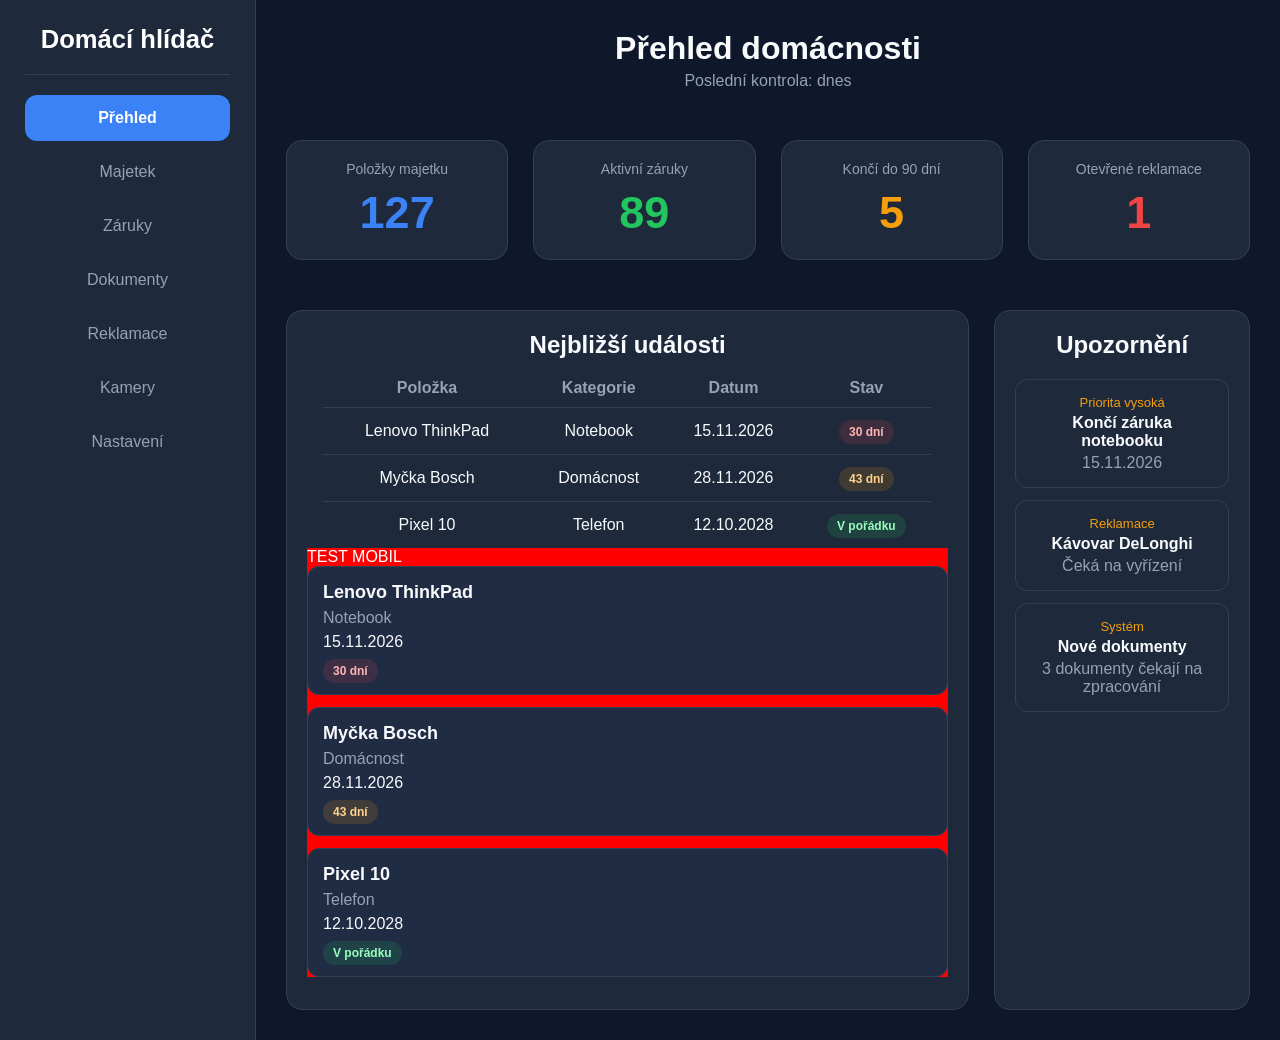
==== Dashboard.html @ d533e8e3 "Add files via upload" ====
<!DOCTYPE html>
<html lang="cs">
<head>
<meta charset="UTF-8">
<meta name="viewport" content="width=device-width, initial-scale=1.0">


<title>Domácí hlídač</title>
<link rel="icon" href="obrazky/Pes.png">
<link rel="stylesheet" href="style.css">


</head>
<body>

<div class="app">

<!-- ===== SIDEBAR ===== -->
    <aside class="sidebar">

        <div class="logo">
            Domácí hlídač
        </div>

        <nav class="menu">

<a href="#" class="active"> Přehled </a>
<a href="Majetek.html">Majetek</a>
<a href="#"> Záruky </a>
<a href="#"> Dokumenty </a>
<a href="#"> Reklamace </a>
<a href="#"> Kamery </a>
<a href="#"> Nastavení </a>


</nav>
</aside>

    <main class="content">

        <div class="header">
            <h1>Přehled domácnosti</h1>
            <div class="subtitle">
                Poslední kontrola: dnes
            </div>
        </div>

        <div class="cards">

            <div class="card">
                <div class="card-title">Položky majetku</div>
                <div class="card-value blue">127</div>
            </div>

            <div class="card">
                <div class="card-title">Aktivní záruky</div>
                <div class="card-value green">89</div>
            </div>

            <div class="card">
                <div class="card-title">Končí do 90 dní</div>
                <div class="card-value orange">5</div>
            </div>

            <div class="card">
                <div class="card-title">Otevřené reklamace</div>
                <div class="card-value red">1</div>
            </div>

        </div>

        <div class="grid">

            <section class="panel">

                <h2>Nejbližší události</h2>

                <table>

                    <thead>

                        <tr>
                            <th>Položka</th>
                            <th>Kategorie</th>
                            <th>Datum</th>
                            <th>Stav</th>
                        </tr>

                    </thead>

                    <tbody>

                        <tr>
                            <td>Lenovo ThinkPad</td>
                            <td>Notebook</td>
                            <td>15.11.2026</td>
                            <td>
                                <span class="badge badge-red">
                                    30 dní
                                </span>
                            </td>
                        </tr>

                        <tr>
                            <td>Myčka Bosch</td>
                            <td>Domácnost</td>
                            <td>28.11.2026</td>
                            <td>
                                <span class="badge badge-orange">
                                    43 dní
                                </span>
                            </td>
                        </tr>

                        <tr>
                            <td>Pixel 10</td>
                            <td>Telefon</td>
                            <td>12.10.2028</td>
                            <td>
                                <span class="badge badge-green">
                                    V pořádku
                                </span>
                            </td>
                        </tr>

                    </tbody>

                </table>
                
                <div style="background:red;color:white;">
    TEST MOBIL
</div>


<div class="mobile-events">

    <div class="mobile-event">

        <div class="mobile-event-title">
            Lenovo ThinkPad
        </div>

        <div class="mobile-event-category">
            Notebook
        </div>

        <div class="mobile-event-date">
            15.11.2026
        </div>

        <span class="badge badge-red">
            30 dní
        </span>

    </div>

    <div class="mobile-event">

        <div class="mobile-event-title">
            Myčka Bosch
        </div>

        <div class="mobile-event-category">
            Domácnost
        </div>

        <div class="mobile-event-date">
            28.11.2026
        </div>

        <span class="badge badge-orange">
            43 dní
        </span>

    </div>

    <div class="mobile-event">

        <div class="mobile-event-title">
            Pixel 10
        </div>

        <div class="mobile-event-category">
            Telefon
        </div>

        <div class="mobile-event-date">
            12.10.2028
        </div>

        <span class="badge badge-green">
            V pořádku
        </span>

    </div>

</div>

            </section>                       

            <section class="panel">

                <h2>Upozornění</h2>

                <div class="events">

                    <div class="event">
                        <div class="event-date">
                            Priorita vysoká
                        </div>

                        <div class="event-title">
                            Končí záruka notebooku
                        </div>

                        <div class="event-desc">
                            15.11.2026
                        </div>
                    </div>

                    <div class="event">
                        <div class="event-date">
                            Reklamace
                        </div>

                        <div class="event-title">
                            Kávovar DeLonghi
                        </div>

                        <div class="event-desc">
                            Čeká na vyřízení
                        </div>
                    </div>

                    <div class="event">
                        <div class="event-date">
                            Systém
                        </div>

                        <div class="event-title">
                            Nové dokumenty
                        </div>

                        <div class="event-desc">
                            3 dokumenty čekají na zpracování
                        </div>
                    </div>

                </div>

            </section>

        </div>

    </main>

</div>

<script src="app.js"></script>

</body>
</html>
---- style.css ----
:root{
    --bg:#0f172a;
    --sidebar:#1e293b;
    --card:#1e293b;
    --border:#334155;

    --text:#f8fafc;
    --muted:#94a3b8;

    --primary:#3b82f6;
    --success:#22c55e;
    --warning:#f59e0b;
    --danger:#ef4444;
}

*{
    margin:0;
    padding:0;
    box-sizing:border-box;
}

body{
    font-family:Segoe UI, Arial, sans-serif;
    background:var(--bg);
    color:var(--text);
}

.app{
    display:flex;
    min-height:100vh;
}

.sidebar{
    width:20%;
    background:var(--sidebar);
    border-right:1px solid var(--border);
    padding:25px;
}

.logo{
    font-size:clamp(22px, 2vw, 40px);
    font-weight:700;
    color:white;
    
    text-align:center;

    padding-bottom:20px;
    margin-bottom:20px;

    border-bottom:1px solid var(--border);
}
.menu{
    display:flex;
    flex-direction:column;
    gap:8px;
    align-items:center;
}

.menu a{
    display:block;
    color:var(--muted);
    text-decoration:none;
    padding:14px 16px;
    border-radius:12px;
    transition:.2s;
    width:100%;
    text-align:center;
}

.menu a:hover,
.menu a.active{
    background:var(--primary);
    color:white;
}

.content{
    width:80%;

    display:flex;
    flex-direction:column;

    padding:30px;
    gap:25px;
}

.header{
    text-align:center;
    margin-bottom:25px;
}

.header h1{
    margin-bottom:5px;
}

@media(max-width:768px){

    .content{
        width:100%;
        padding:20px;
        align-items:center;
    }
    table{
        display:none;
    }

    .mobile-events{
     display:block;
    }    
}

.subtitle{
    color:var(--muted);
}

/* Karty */

.cards{
    display:grid;
    grid-template-columns:repeat(4,1fr);
    gap:25px;
    margin-bottom:25px;
}

@media(max-width:1200px){

    .cards{
        flex-wrap:wrap;
    }

    .card{
        flex:1 1 calc(50% - 15px);
    }
}

@media(max-width:768px){

    .cards{
        grid-template-columns:repeat(2,1fr);
        max-width:600px;
        margin:0 auto;
    }
}

.card{
    background:var(--card);
    border:1px solid var(--border);
    border-radius:16px;
    padding:20px;

    display:flex;
    flex-direction:column;
    align-items:center;
    justify-content:center;
}

.card-title{
    color:var(--muted);
    font-size:14px;
    text-align:center;
}

.card-value{
    margin-top:10px;
    font-size:45px;
    font-weight:bold;
    text-align:center;
}

.blue{color:var(--primary);}
.green{color:var(--success);}
.orange{color:var(--warning);}
.red{color:var(--danger);}
.unknown{
    color:#cbd5e1;
    font-weight:600;
}

/* Rozd�lovn�k mezi hodnotami a z�rukou */
.asset-divider{

    height:1px;

    background:var(--border);

    margin:18px 0;

}

/*Barevn� rozli�en� z�ruky v sekci Majetek */
.active{
    color:var(--success);
    font-weight:600;
}

.warning{
    color:var(--warning);
    font-weight:600;
}

.expired{
    color:var(--danger);
    font-weight:600;
}


/* Rozlo�en� */

.grid{
    display:flex;
    gap:25px;
}

.grid > :first-child{
    flex:3;
}

.grid > :last-child{
    flex:1;
}

@media(max-width:768px){

    .grid{
        flex-direction:column;
    }

}

.panel{
    background:var(--card);
    border:1px solid var(--border);
    border-radius:16px;
    padding:20px;
    position:relative;
}

.panel h2{
    margin-bottom:20px;
    text-align:center;
}

/* Tabulka */

table{
    width:95%;
    border-collapse:collapse;
    margin:auto;
}

th{
    text-align:center;
    color:var(--muted);
    padding-bottom:10px;
}

td{
    text-align:center;
    padding:14px 0;
    border-top:1px solid var(--border);
}

tr:hover{
    background:rgba(255,255,255,0.02);
}

/* Badge */

.badge{
    padding:5px 10px;
    border-radius:999px;
    font-size:12px;
    font-weight:bold;
}

.badge-red{
    background:rgba(239,68,68,.15);
    color:#ffb5b5;
}

.badge-orange{
    background:rgba(245,158,11,.15);
    color:#ffd18b;
}

.badge-green{
    background:rgba(34,197,94,.15);
    color:#98ffbc;
}

/* Upozorn�n� */

.events{
    display:flex;
    flex-direction:column;
    gap:12px;
}

.event{
    border:1px solid var(--border);
    border-radius:12px;
    padding:15px;
    text-align:center;
}

.event-date{
    font-size:13px;
    color:var(--warning);
}

.event-title{
    font-weight:bold;
    margin-top:4px;
}

.event-desc{
    color:var(--muted);
    margin-top:4px;
}

/* Mobil */

@media(max-width:900px){

    .sidebar{
        display:none;
    }

    .grid{
        grid-template-columns:1fr;
    }
}

.mobile-events{
    display:block;
    background:red;
}

.mobile-event{
    background:#202b44;
    border:1px solid var(--border);
    border-radius:12px;
    padding:15px;
    margin-bottom:12px;
}

.mobile-event-title{
    font-size:18px;
    font-weight:700;
    margin-bottom:6px;
}

.mobile-event-category{
    color:var(--muted);
    margin-bottom:6px;
}

.mobile-event-date{
    margin-bottom:10px;
}

/* Podkategorie (Majetek atd.) */

.assets-header{
    display:flex;
    justify-content:flex-end;
    margin-bottom:25px;
}

.add-button{
    background:var(--primary);
    color:white;
    border:none;
    border-radius:12px;
    padding:12px 20px;
    cursor:pointer;
    font-size:14px;
}

.assets-grid{
    display:grid;
    grid-template-columns:repeat(auto-fit,minmax(300px,1fr));
    gap:25px;
}

.asset-card{
    background:var(--card);
    border:1px solid var(--border);
    border-radius:16px;
    padding:25px;
    
    display:flex;
    flex-direction:column;
    justify-content:center;

    text-align:center;

    cursor:pointer;
    transition:all .2s ease;
}
  
.asset-card:hover{
    transform:translateY(-4px);
    border-color:var(--primary);

    box-shadow:
        0 10px 25px rgba(0,0,0,.3);
}

.asset-name{
    font-size:22px;
    font-weight:700;
    margin-bottom:10px;
}

.asset-category{
    color:var(--muted);
    margin-bottom:20px;
}

.asset-price{
    font-size:30px;
    font-weight:700;
    color:var(--primary);

    margin-bottom:15px;
}

.asset-warranty{
    color:var(--muted);
    font-size:14px;
}

.asset-link{
    text-decoration:none;
    color:inherit;
}

/* Barevn� �t�tek pro jednotliv� karty */
.asset-category{
    display:inline-block;

    background:rgba(59,130,246,.15);
    color:var(--primary);

    padding:5px 12px;
    border-radius:999px;

    margin-bottom:20px;
}

/* Barevn� �t�tek pro z�ruky - v z�ruce */

.asset-status{
    margin-top:15px;

    padding:6px 12px;

    border-radius:999px;

    display:inline-block;

    font-size:13px;
    font-weight:600;
}

.asset-status.good{
    background:rgba(34,197,94,.15);
    color:#22c55e;
}


.modal{

    position:fixed;

    inset:0;

    display:flex;

    justify-content:center;
    align-items:center;

    background:rgba(0,0,0,.75);

    z-index:9999;
}
.modal-content{

    width:500px;
    max-width:90vw;

    background:var(--card);

    border:1px solid var(--border);

    border-radius:20px;

    padding:25px;

    display:flex;
    flex-direction:column;

    gap:15px;
}

.modal-content h2{

    text-align:center;

    margin-bottom:10px;
}

.modal-content input{

    padding:12px;

    border-radius:10px;

    border:1px solid var(--border);

    background:#202b44;

    color:white;
}

.modal-buttons{

    display:flex;

    justify-content:center;

    gap:12px;

    margin-top:10px;
}

.modal-buttons button{

    padding:12px 20px;

    border:none;

    border-radius:10px;

    cursor:pointer;
}

#save-asset{
    background:var(--primary);

    color:white;
}

#close-modal{

    background:#374151;

    color:white;
}

.hidden{
    display:none !important;
}

.required-info{
    text-align:center;
    color:var(--muted);
    font-size:12px;
}
.modal-content select{

    padding:12px;

    border-radius:10px;

    border:1px solid var(--border);

    background:#202b44;

    color:white;

    font-size:14px;

}

.icon-button{

    position:absolute;

    top:25px;

    right:25px;

    background:none;

    border:none;

    color:var(--primary);

    cursor:pointer;

    display:flex;

    align-items:center;

    justify-content:center;

    padding:0;

    line-height:1;

    transition:.2s;

}

.icon-button:hover{

    color:white;

    transform:scale(1.1);

}

.detail-header{

    display:flex;

    justify-content:space-between;

    align-items:center;

    margin-bottom:30px;

}

#edit-form input,
#edit-form textarea{

    width:100%;

    padding:12px;

    border-radius:10px;

    border:1px solid var(--border);

    background:#202b44;

    color:white;

}

#edit-form textarea{

    min-height:120px;

    resize:vertical;

}


#edit-view input,
#edit-view select,
#edit-view textarea{

    width:100%;

    padding:12px;

    border:1px solid var(--border);

    border-radius:10px;

    background:#202b44;

    color:var(--text);

    font-size:15px;

}

#edit-view input:focus,
#edit-view select:focus,
#edit-view textarea:focus{

    outline:none;

    border-color:var(--primary);

    box-shadow:
        0 0 0 3px rgba(59,130,246,.25);

}

#edit-view textarea{

    min-height:120px;

    resize:vertical;

}


.edit-row{

    display:flex;

    align-items:center;

    gap:15px;

    margin-bottom:12px;

}

.edit-row label{

    width:140px;

    color:var(--muted);

    font-weight:600;

    flex-shrink:0;

}

.edit-row input,
.edit-row select{

    flex:1;

    padding:8px 12px;

    border:1px solid var(--border);

    border-radius:8px;

    background:#202b44;

    color:white;

}

.edit-row-note{

    align-items:flex-start;

}

.edit-row textarea{

    flex:1;

    min-height:110px;

    padding:12px;

    border:1px solid var(--border);

    border-radius:8px;

    background:#202b44;

    color:white;

}


.save-message{

    margin-top:20px;

    padding:12px;

    border-radius:10px;

    background:rgba(34,197,94,.15);

    color:var(--success);

    font-weight:600;

}

.edit-actions{

    display:flex;

    justify-content:center;

    gap:16px;

    margin-top:25px;

    padding-top:20px;

    border-top:1px solid var(--border);

}

#save-edit,
#delete-asset{

    min-width:220px;

    padding:14px 24px;

    border:none;

    border-radius:12px;

    cursor:pointer;

    font-size:16px;

    font-weight:600;

    transition:.2s;
}

#save-edit{

    background:var(--primary);

    color:white;

}

#save-edit:hover{

    transform:translateY(-2px);

    background:#2563eb;

}

#delete-asset{

    background:var(--danger);

    color:white;

}
#delete-asset:hover{

    transform:translateY(-2px);

    background:#dc2626;

}

.save-toast{
    position:fixed;
    top:20px;
    right:20px;
    background:#22c55e;
    color:white;
    padding:12px 18px;
    border-radius:12px;
    box-shadow:0 6px 18px rgba(0,0,0,.2);
    font-weight:600;
    z-index:1000;
    animation:slideIn .25s ease;
}

@keyframes slideIn{
    from{
        opacity:0;
        transform:translateY(-10px);
    }
    to{
        opacity:1;
        transform:translateY(0);
    }
}
.input-row{
    display:flex;
    gap:10px;
}

/* Cena */
#asset-price{
    flex:1;
}

/* M�na */
#asset-currency{
    width:140px;
    flex:0 0 140px;
}

/* Datum */
#asset-date{
    flex:1;
}

/* Z�ruka */
#asset-warranty{
    width:140px;
    flex:0 0 140px;
}

/* Datum n�kupu nezn�m */
.checkbox-row{
    display:flex;
    align-items:center;
    gap:10px;
    color:var(--muted);
    font-size:14px;
}

.checkbox-row input{
    width:auto;
}

.currency-select{
    position:relative;
    width:140px;
}

#currency-button{
    width:100%;
    height:100%;

    display:flex;
    justify-content:center;
    align-items:center;

    border:1px solid var(--border);
    border-radius:12px;

    background:#202b44;
    color:white;

    font-size:15px;
    font-weight:600;

    cursor:pointer;

    position:relative;
}

#currency-button:hover{
    border-color:var(--primary);
}

.currency-menu{
    position:absolute;

    top:55px;
    left:0;

    width:100%;

    background:#202b44;

    border:1px solid var(--border);
    border-radius:12px;

    overflow:hidden;

    z-index:10000;
}

.currency-menu div{
    padding:12px;
    text-align:center;

    cursor:pointer;

    transition:.2s;
}

.currency-menu div:hover{
    background:var(--primary);
}

#currency-button::after{
    content:"";

    position:absolute;

    right:16px;
    top:50%;

    width:8px;
    height:8px;

    border-right:2px solid white;
    border-bottom:2px solid white;

    transform:
        translateY(-70%)
        rotate(45deg);
}

.delete-message{
    text-align:center;
    color:var(--muted);
}

.delete-item-name{
    text-align:center;
    font-size:24px;
    font-weight:700;
    color:white;
}

.delete-warning{
    text-align:center;
    color:var(--danger);
    font-size:14px;
}

#confirm-delete{
    background:var(--danger);
    color:white;
}

#confirm-delete:hover{
    background:#dc2626;
}

#cancel-delete{
    background:#374151;
    color:white;
}
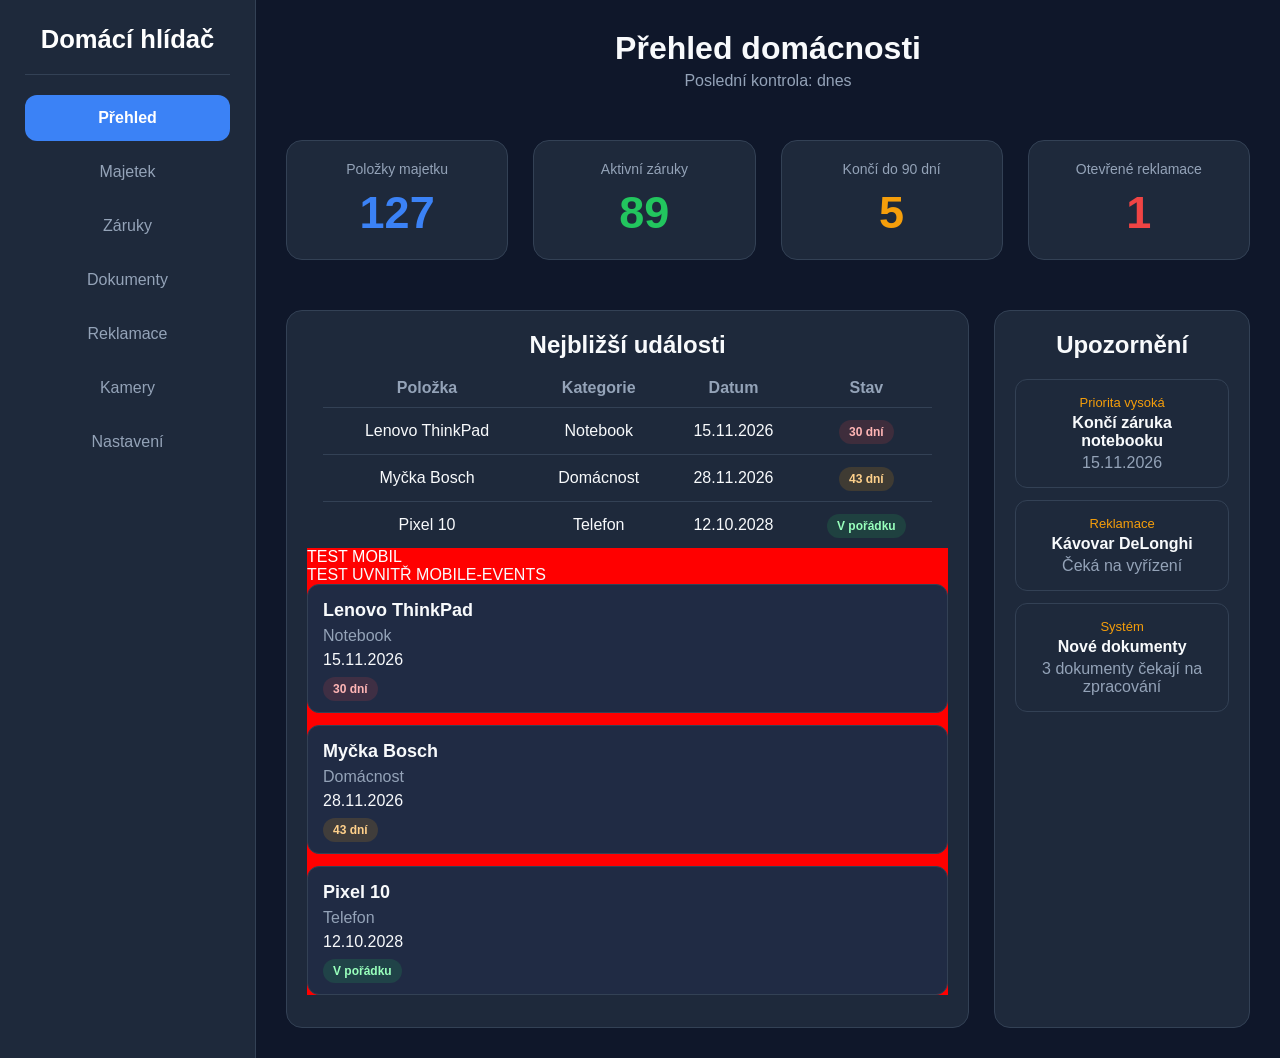
==== commit 347a7b65: "Add files via upload" ====
--- a/Dashboard.html
+++ b/Dashboard.html
@@ -133,7 +133,7 @@
 
 
 <div class="mobile-events">
-
+TEST UVNITŘ MOBILE-EVENTS
     <div class="mobile-event">
 
         <div class="mobile-event-title">
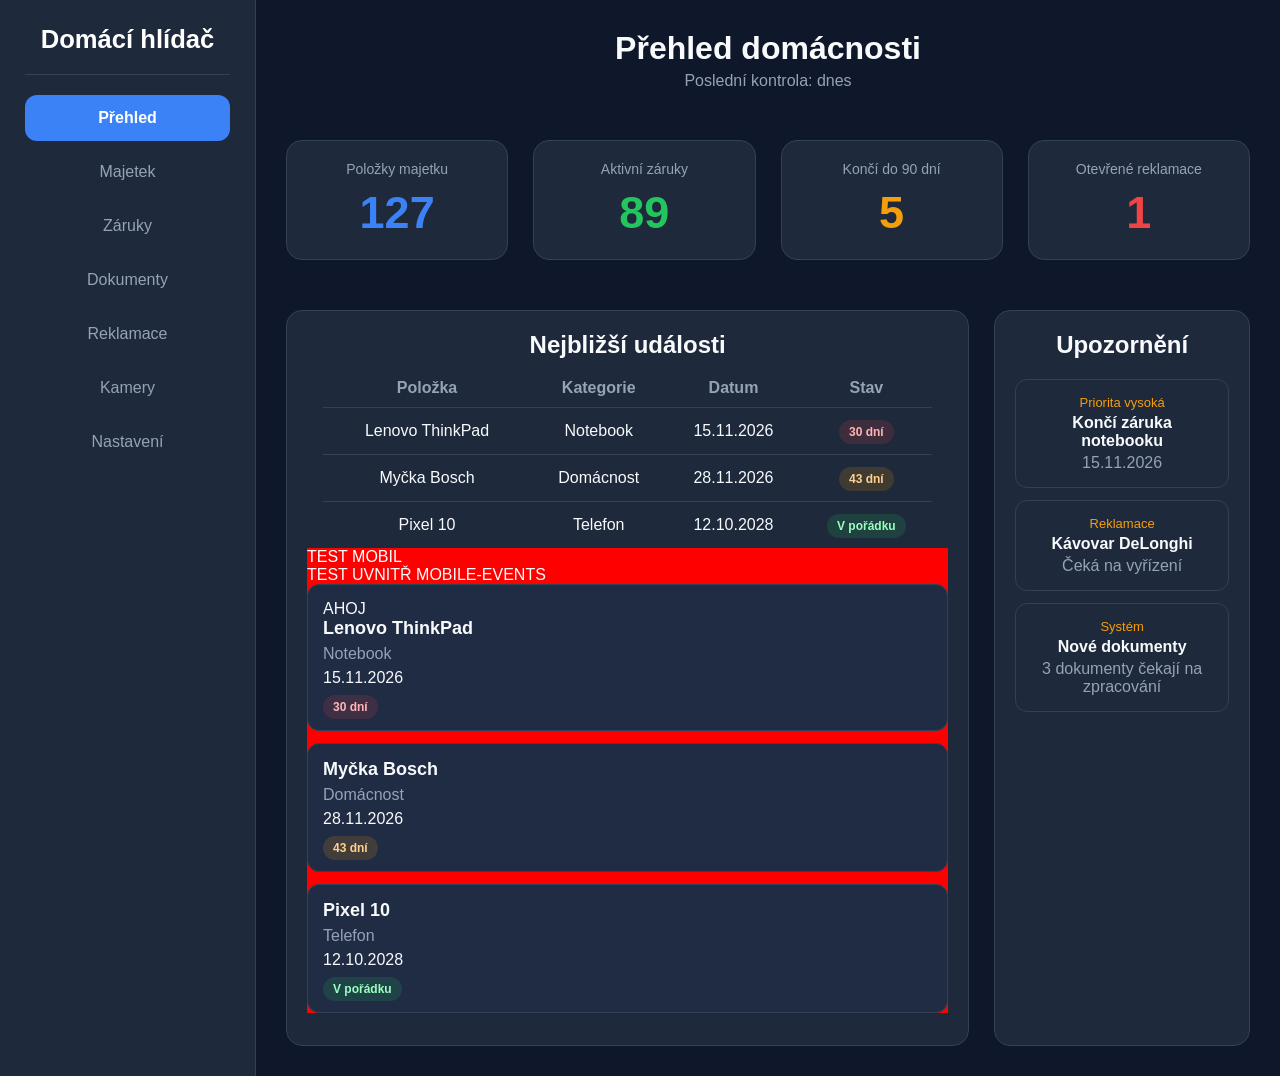
==== commit 69605062: "Add files via upload" ====
--- a/Dashboard.html
+++ b/Dashboard.html
@@ -135,7 +135,7 @@
 <div class="mobile-events">
 TEST UVNITŘ MOBILE-EVENTS
     <div class="mobile-event">
-
+AHOJ
         <div class="mobile-event-title">
             Lenovo ThinkPad
         </div>
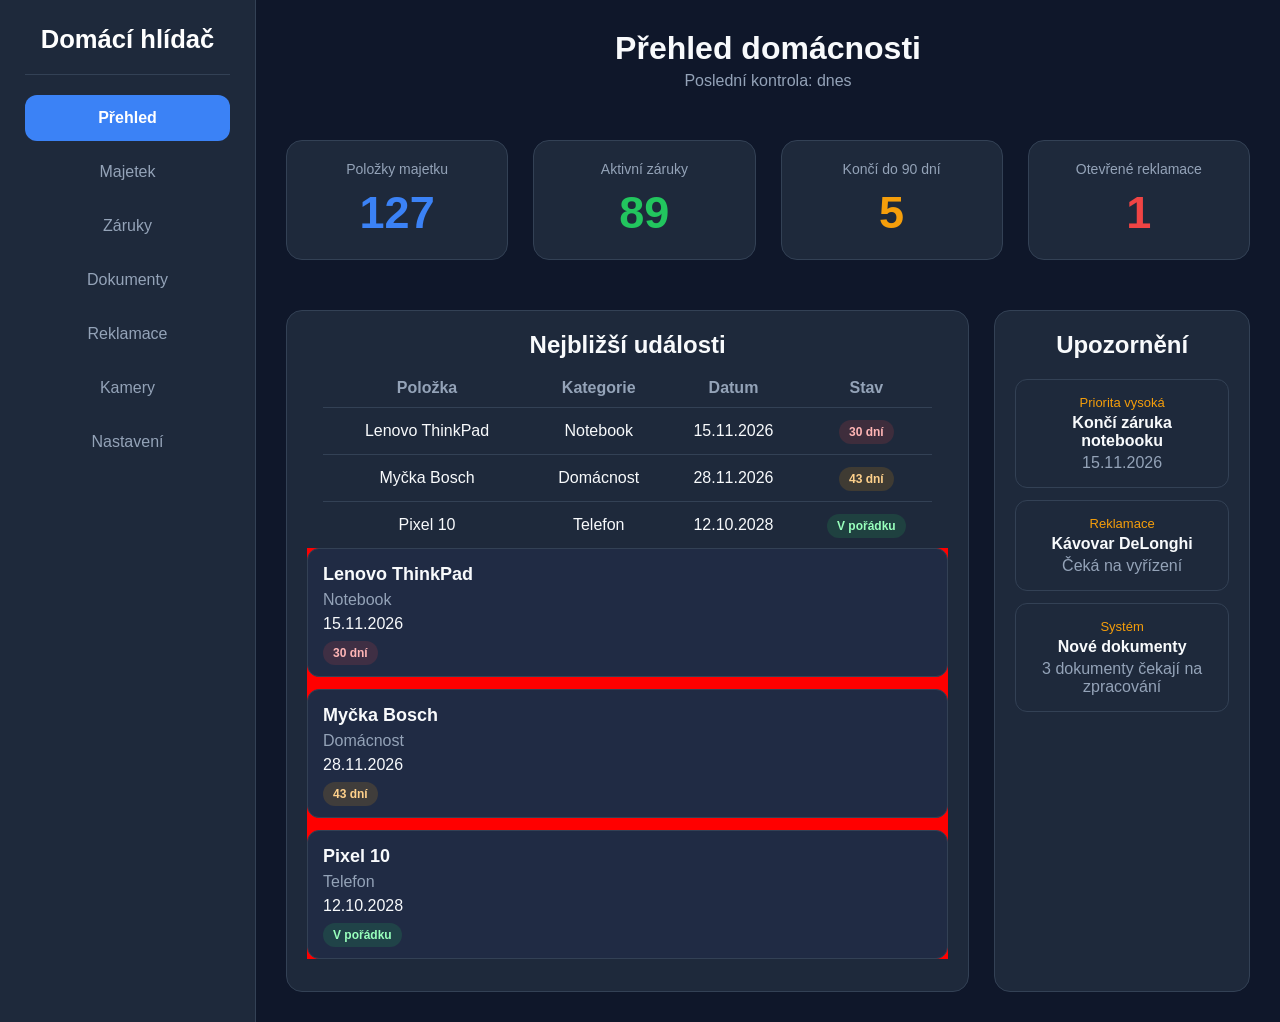
==== commit bf561d87: "Add files via upload" ====
--- a/Dashboard.html
+++ b/Dashboard.html
@@ -128,14 +128,12 @@
                 </table>
                 
                 <div style="background:red;color:white;">
-    TEST MOBIL
 </div>
 
 
 <div class="mobile-events">
-TEST UVNITŘ MOBILE-EVENTS
     <div class="mobile-event">
-AHOJ
+
         <div class="mobile-event-title">
             Lenovo ThinkPad
         </div>
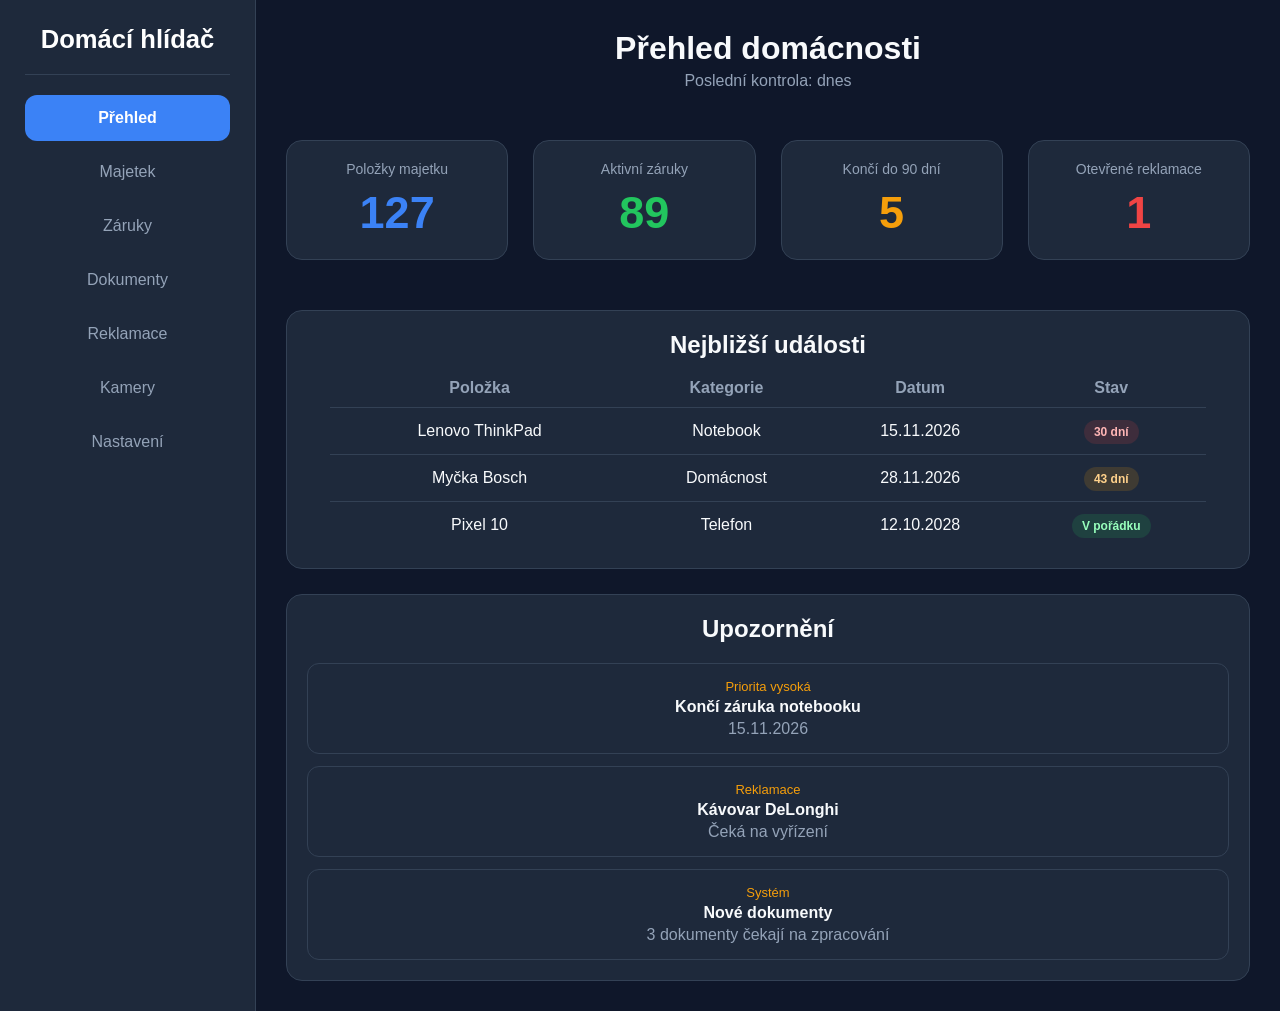
==== commit bedd7a8f: "Add files via upload" ====
--- a/Dashboard.html
+++ b/Dashboard.html
@@ -127,7 +127,6 @@
 
                 </table>
                 
-                <div style="background:red;color:white;">
 </div>
 
 
--- a/style.css
+++ b/style.css
@@ -218,6 +218,10 @@
     flex:1;
 }
 
+.mobile-events{
+    display:none;
+}
+
 @media(max-width:768px){
 
     .grid{
@@ -330,21 +334,17 @@
     }
 }
 
-.mobile-events{
-    display:block;
-    background:red;
-}
-
 .mobile-event{
     background:#202b44;
     border:1px solid var(--border);
     border-radius:12px;
     padding:15px;
-    margin-bottom:12px;
+    margin-bottom:12px;    
+    text-align:center;
 }
 
 .mobile-event-title{
-    font-size:18px;
+    font-size:20px;
     font-weight:700;
     margin-bottom:6px;
 }
@@ -356,6 +356,11 @@
 
 .mobile-event-date{
     margin-bottom:10px;
+}
+
+.mobile-event .badge{
+    display:inline-block;
+    margin-top:8px;
 }
 
 /* Podkategorie (Majetek atd.) */
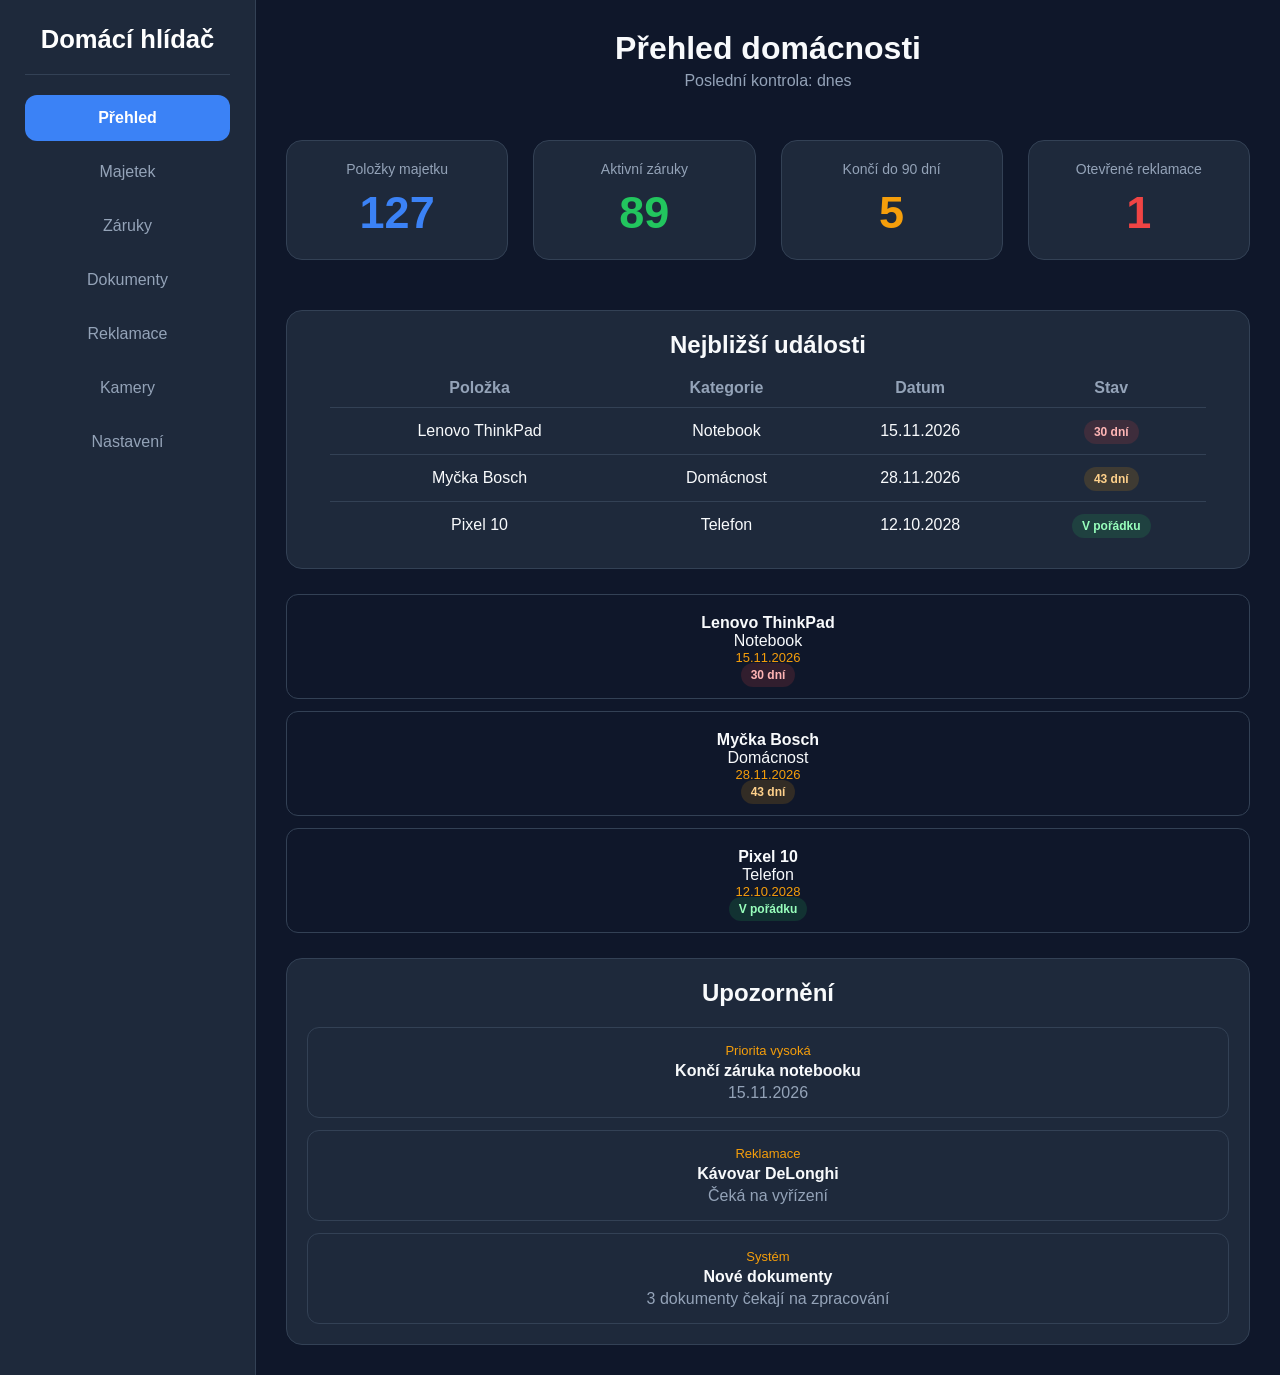
==== commit 9e1ef72a: "Add files via upload" ====
--- a/Dashboard.html
+++ b/Dashboard.html
@@ -129,19 +129,19 @@
                 
 </div>
 
-
-<div class="mobile-events">
-    <div class="mobile-event">
-
-        <div class="mobile-event-title">
+<div class="events">
+
+    <div class="event">
+
+        <div class="event-title">
             Lenovo ThinkPad
         </div>
 
-        <div class="mobile-event-category">
+        <div class="event-category">
             Notebook
         </div>
 
-        <div class="mobile-event-date">
+        <div class="event-date">
             15.11.2026
         </div>
 
@@ -151,17 +151,17 @@
 
     </div>
 
-    <div class="mobile-event">
-
-        <div class="mobile-event-title">
+    <div class="event">
+
+        <div class="event-title">
             Myčka Bosch
         </div>
 
-        <div class="mobile-event-category">
+        <div class="event-category">
             Domácnost
         </div>
 
-        <div class="mobile-event-date">
+        <div class="event-date">
             28.11.2026
         </div>
 
@@ -171,17 +171,17 @@
 
     </div>
 
-    <div class="mobile-event">
-
-        <div class="mobile-event-title">
+    <div class="event">
+
+        <div class="event-title">
             Pixel 10
         </div>
 
-        <div class="mobile-event-category">
+        <div class="event-category">
             Telefon
         </div>
 
-        <div class="mobile-event-date">
+        <div class="event-date">
             12.10.2028
         </div>
 
--- a/style.css
+++ b/style.css
@@ -92,22 +92,6 @@
     margin-bottom:5px;
 }
 
-@media(max-width:768px){
-
-    .content{
-        width:100%;
-        padding:20px;
-        align-items:center;
-    }
-    table{
-        display:none;
-    }
-
-    .mobile-events{
-     display:block;
-    }    
-}
-
 .subtitle{
     color:var(--muted);
 }
@@ -129,15 +113,6 @@
 
     .card{
         flex:1 1 calc(50% - 15px);
-    }
-}
-
-@media(max-width:768px){
-
-    .cards{
-        grid-template-columns:repeat(2,1fr);
-        max-width:600px;
-        margin:0 auto;
     }
 }
 
@@ -218,18 +193,6 @@
     flex:1;
 }
 
-.mobile-events{
-    display:none;
-}
-
-@media(max-width:768px){
-
-    .grid{
-        flex-direction:column;
-    }
-
-}
-
 .panel{
     background:var(--card);
     border:1px solid var(--border);
@@ -319,48 +282,6 @@
 .event-desc{
     color:var(--muted);
     margin-top:4px;
-}
-
-/* Mobil */
-
-@media(max-width:900px){
-
-    .sidebar{
-        display:none;
-    }
-
-    .grid{
-        grid-template-columns:1fr;
-    }
-}
-
-.mobile-event{
-    background:#202b44;
-    border:1px solid var(--border);
-    border-radius:12px;
-    padding:15px;
-    margin-bottom:12px;    
-    text-align:center;
-}
-
-.mobile-event-title{
-    font-size:20px;
-    font-weight:700;
-    margin-bottom:6px;
-}
-
-.mobile-event-category{
-    color:var(--muted);
-    margin-bottom:6px;
-}
-
-.mobile-event-date{
-    margin-bottom:10px;
-}
-
-.mobile-event .badge{
-    display:inline-block;
-    margin-top:8px;
 }
 
 /* Podkategorie (Majetek atd.) */
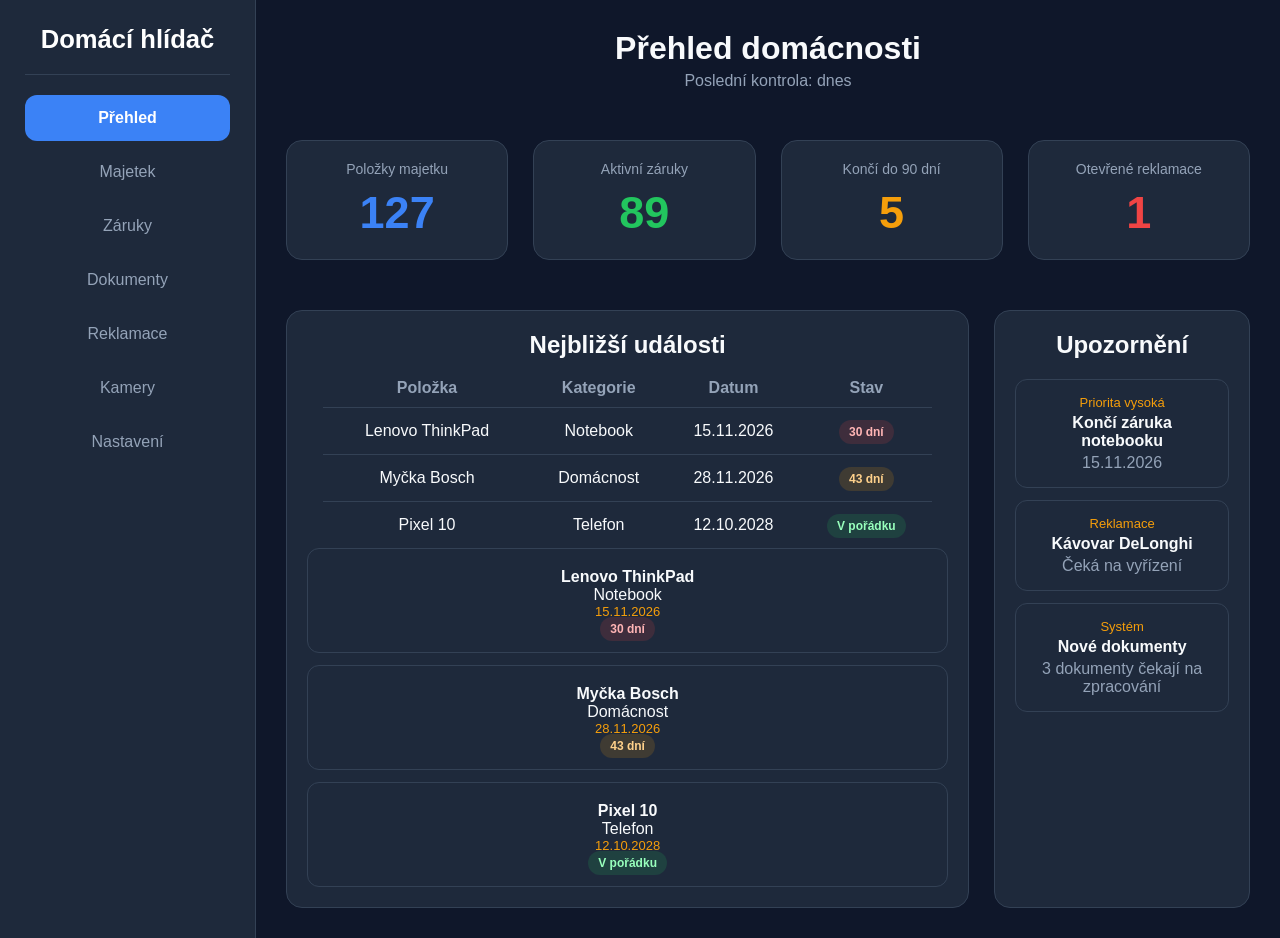
==== commit 4f9cd4ed: "Add files via upload" ====
--- a/Dashboard.html
+++ b/Dashboard.html
@@ -127,8 +127,6 @@
 
                 </table>
                 
-</div>
-
 <div class="events">
 
     <div class="event">
--- a/style.css
+++ b/style.css
@@ -284,6 +284,45 @@
     margin-top:4px;
 }
 
+/* Mobil */
+
+@media(max-width:900px){
+
+    .sidebar{
+        display:none;
+    }
+
+    .grid{
+        flex-direction:column;
+    }
+
+    .content{
+        width:100%;
+        padding:20px;
+    }
+
+    table{
+        display:none;
+    }
+
+    .mobile-events{
+        display:flex;
+        flex-direction:column;
+        border:1px solid var(--border);
+        border-radius:12px;
+        overflow:hidden;
+        margin-top:15px;
+    }
+
+    .cards{
+        grid-template-columns:repeat(2,1fr);
+    }
+
+    .panel{
+        width:100%;
+    }
+}
+
 /* Podkategorie (Majetek atd.) */
 
 .assets-header{
